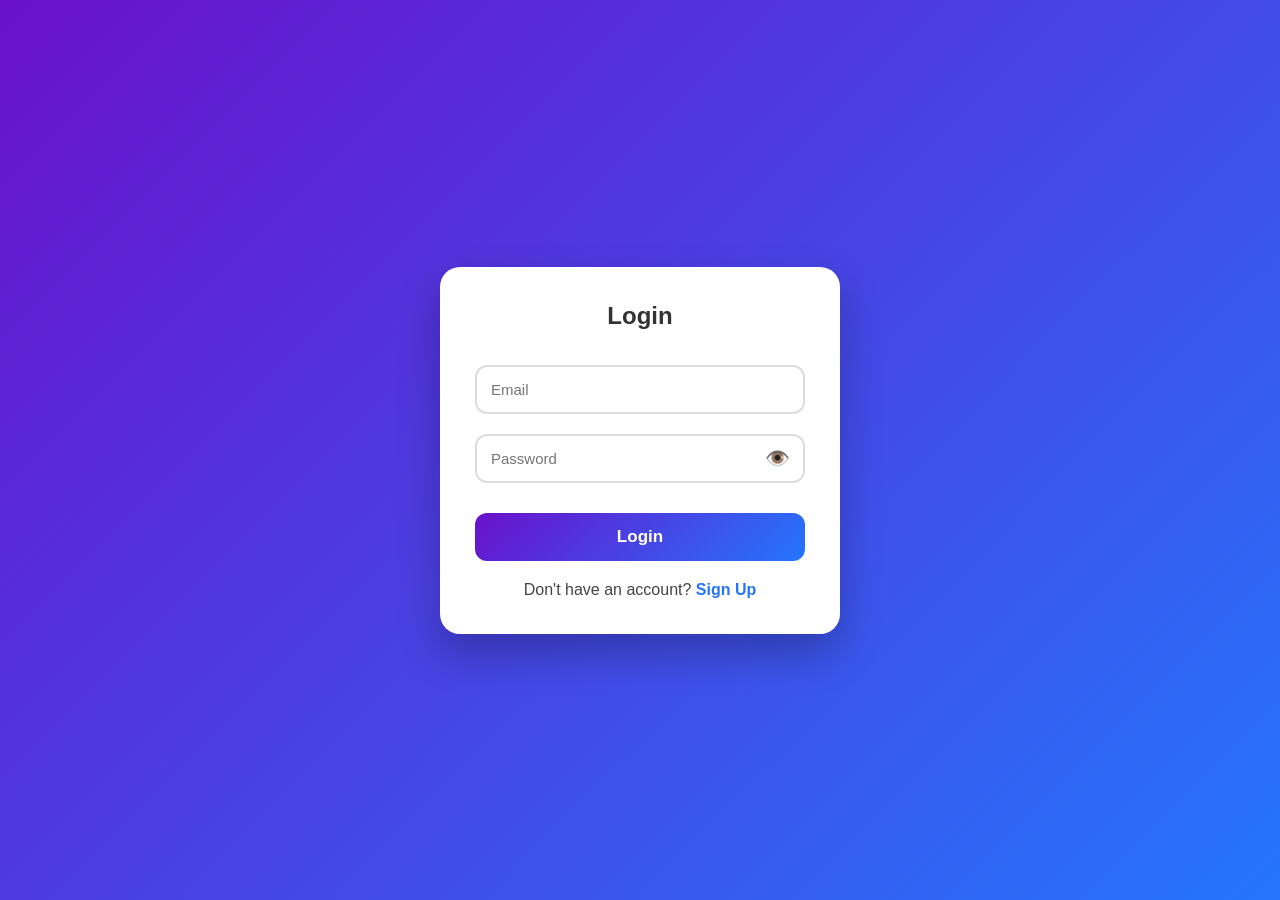
==== index.html @ 1cfdd6ab "Add files via upload" ====
<!DOCTYPE html>
<html>
<head>
    <title>Login</title>
    <link rel="stylesheet" href="style.css">
</head>
<body>

<div class="container">
    <h2>Login</h2>

    <input type="email" id="loginEmail" placeholder="Email">

    <div class="password-box">
        <input type="password" id="loginPassword" placeholder="Password">
        <span onclick="togglePassword('loginPassword')">👁️</span>
    </div>

    <button onclick="login()">Login</button>

    <p>Don't have an account?
        <a href="signup.html">Sign Up</a>
    </p>
</div>

<script src="script.js"></script>

</body>
</html>
---- style.css ----
*{
    margin:0;
    padding:0;
    box-sizing:border-box;
    font-family:'Poppins',sans-serif;
}

body{
    height:100vh;
    display:flex;
    justify-content:center;
    align-items:center;
    background:linear-gradient(135deg,#6a11cb,#2575fc);
}

.container{

    width:400px;
    background:#fff;
    padding:35px;
    border-radius:20px;
    box-shadow:0 20px 40px rgba(0,0,0,.25);
    animation:fade .7s;
}

@keyframes fade{

from{
opacity:0;
transform:translateY(40px);
}

to{
opacity:1;
transform:translateY(0);
}

}

.container h2{

text-align:center;
margin-bottom:25px;
color:#333;

}

input{

width:100%;
padding:14px;
margin:10px 0;
border-radius:12px;
border:2px solid #ddd;
font-size:15px;
transition:.3s;

}

input:focus{

outline:none;
border-color:#2575fc;
box-shadow:0 0 10px rgba(37,117,252,.3);

}

.password-box{

display:flex;
align-items:center;
position:relative;

}

.password-box input{

padding-right:45px;

}

.password-box span{

position:absolute;
right:15px;
cursor:pointer;
font-size:20px;
color:#666;

}

button{

width:100%;
padding:14px;
margin-top:20px;
border:none;
border-radius:12px;
background:linear-gradient(135deg,#6a11cb,#2575fc);
color:white;
font-size:17px;
font-weight:bold;
cursor:pointer;
transition:.3s;

}

button:hover{

transform:scale(1.03);

}

p{

margin-top:20px;
text-align:center;
color:#444;

}

a{

text-decoration:none;
font-weight:bold;
color:#2575fc;

}

a:hover{

text-decoration:underline;

}
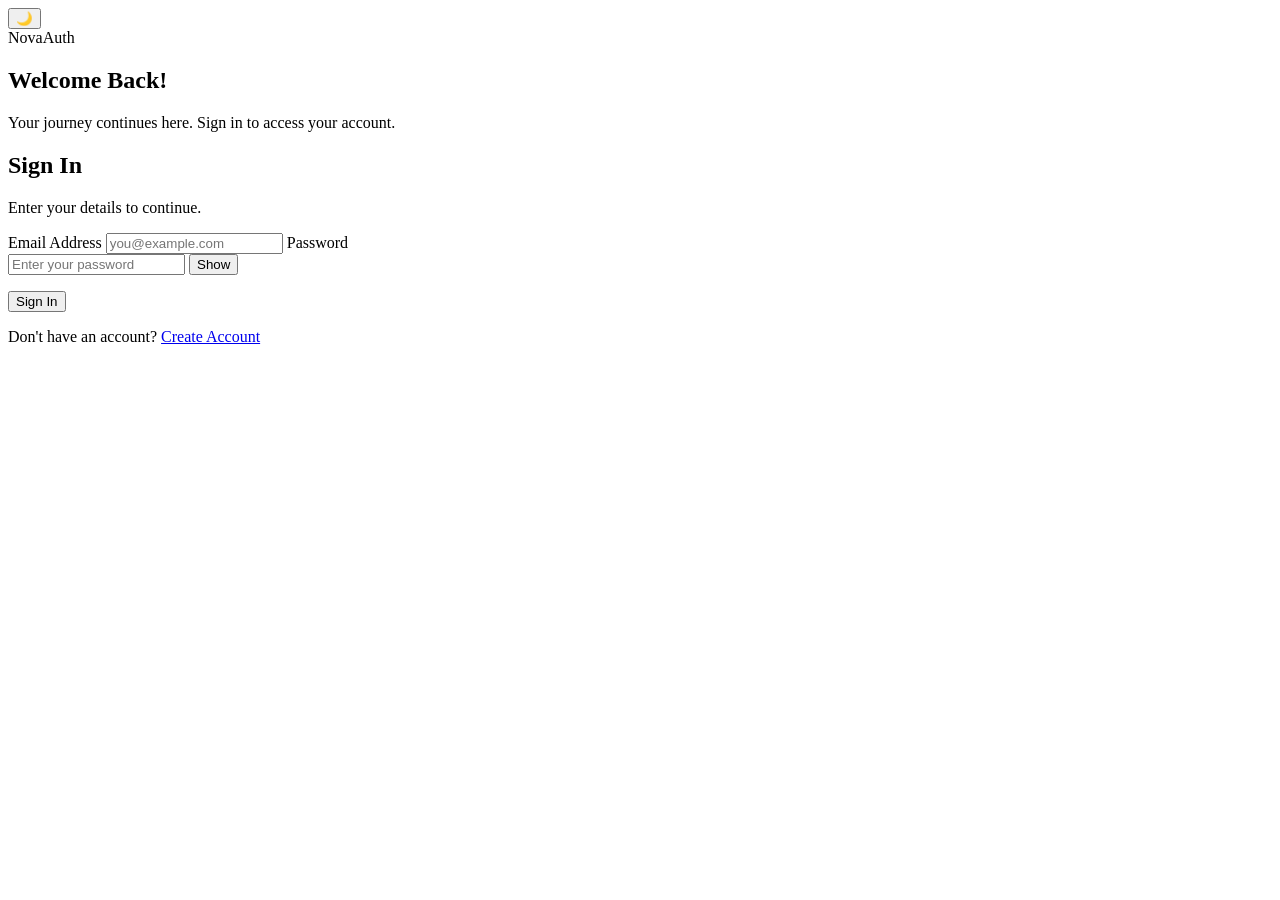
==== commit 9ab092c6: "Add files via upload" ====
--- a/index.html
+++ b/index.html
@@ -1,29 +1,58 @@
 <!DOCTYPE html>
-<html>
+<html lang="en">
 <head>
-    <title>Login</title>
+    <meta charset="UTF-8">
+    <meta name="viewport" content="width=device-width, initial-scale=1.0">
+    <title>Login | NovaAuth</title>
     <link rel="stylesheet" href="style.css">
 </head>
+
 <body>
+    <button class="theme-toggle" id="themeToggle"
+            type="button" aria-label="Toggle dark mode">🌙</button>
 
-<div class="container">
-    <h2>Login</h2>
+    <main class="auth-container">
+        <section class="welcome-panel">
+            <div class="brand">Nova<span>Auth</span></div>
+            <div class="welcome-content">
+                <h1>Welcome Back!</h1>
+                <p>Your journey continues here. Sign in to access your account.</p>
+            </div>
+            <div class="decoration decoration-one"></div>
+            <div class="decoration decoration-two"></div>
+        </section>
 
-    <input type="email" id="loginEmail" placeholder="Email">
+        <section class="form-panel">
+            <div class="form-box">
+                <h2>Sign In</h2>
+                <p class="subtitle">Enter your details to continue.</p>
 
-    <div class="password-box">
-        <input type="password" id="loginPassword" placeholder="Password">
-        <span onclick="togglePassword('loginPassword')">👁️</span>
-    </div>
+                <form id="loginForm">
+                    <label for="loginEmail">Email Address</label>
+                    <input type="email" id="loginEmail"
+                           placeholder="you@example.com" required>
 
-    <button onclick="login()">Login</button>
+                    <label for="loginPassword">Password</label>
+                    <div class="password-box">
+                        <input type="password" id="loginPassword"
+                               placeholder="Enter your password" required>
+                        <button type="button" class="show-password"
+                                data-target="loginPassword">Show</button>
+                    </div>
 
-    <p>Don't have an account?
-        <a href="signup.html">Sign Up</a>
-    </p>
-</div>
+                    <p id="loginMessage" class="message" role="status"></p>
 
-<script src="script.js"></script>
+                    <button type="submit" class="primary-btn">Sign In</button>
+                </form>
 
+                <p class="switch-text">
+                    Don't have an account?
+                    <a href="signup.html">Create Account</a>
+                </p>
+            </div>
+        </section>
+    </main>
+
+    <script src="script.js"></script>
 </body>
-</html>+</html>
